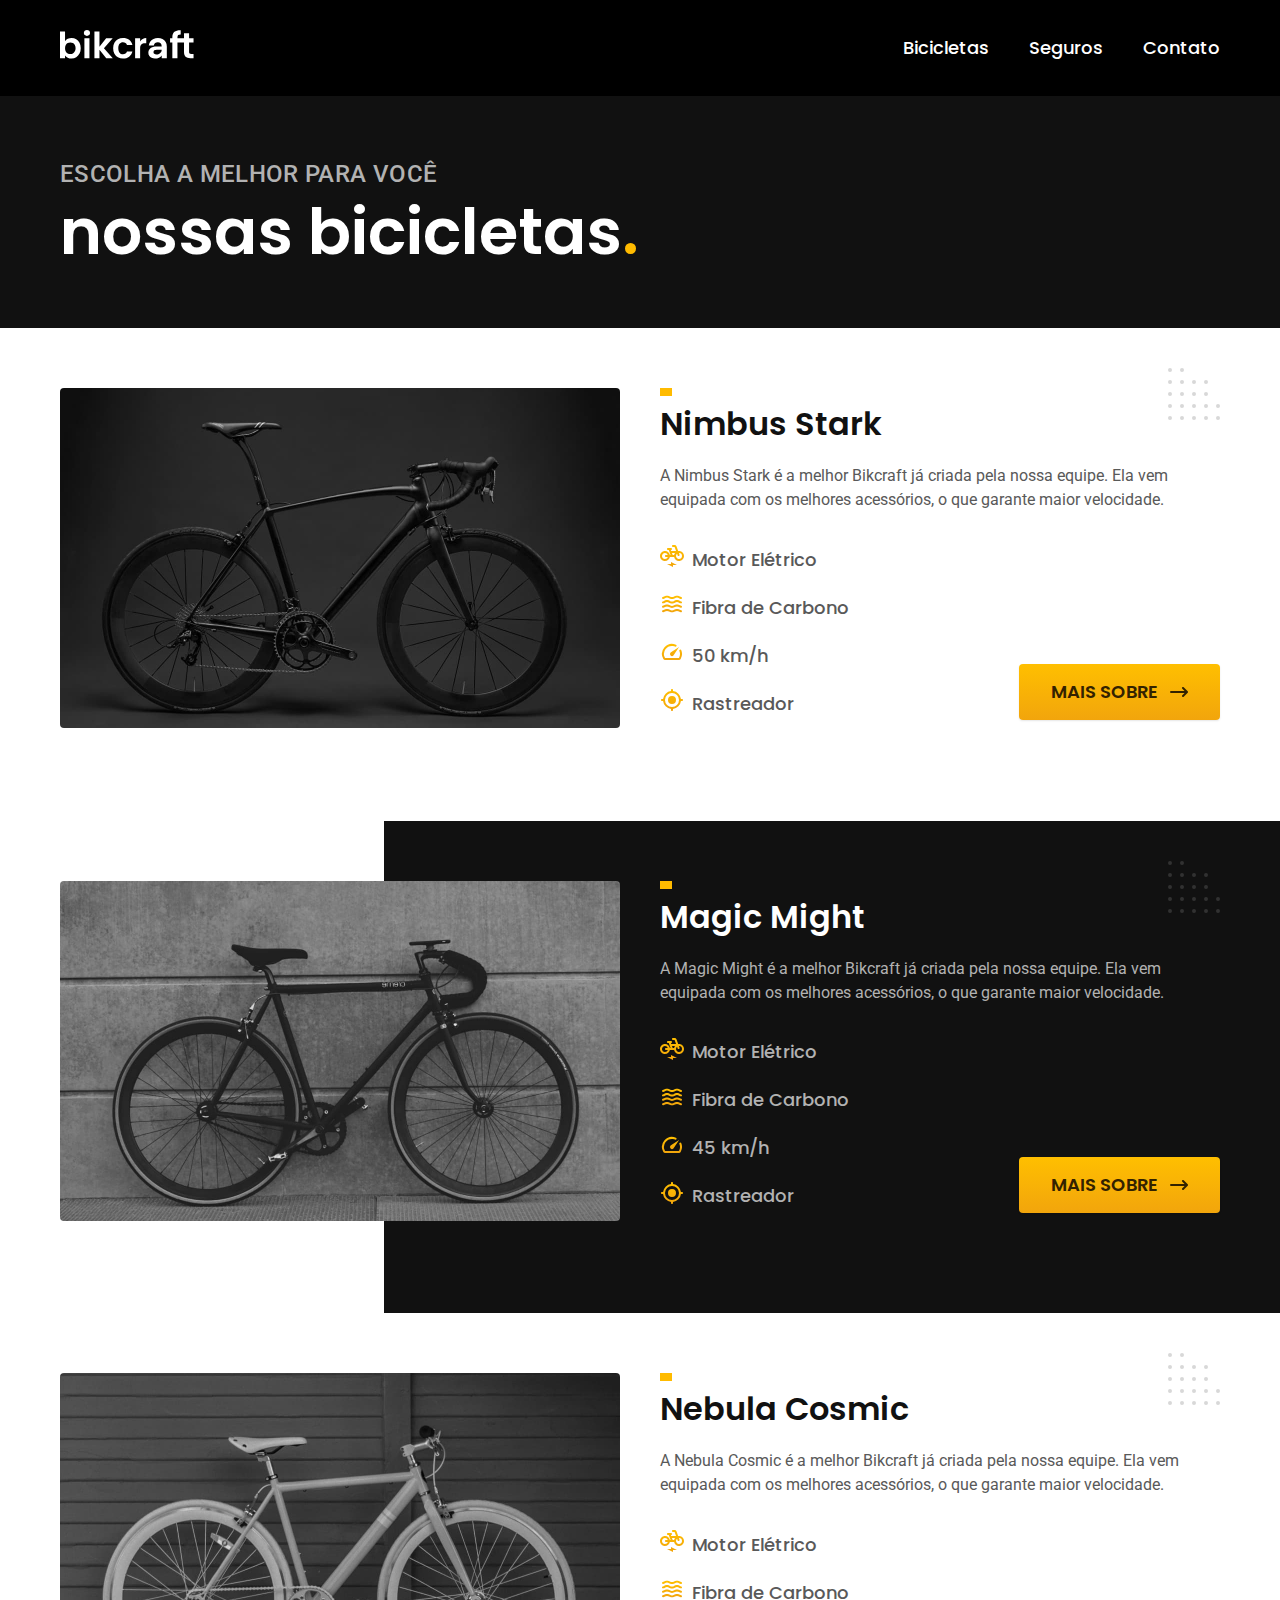
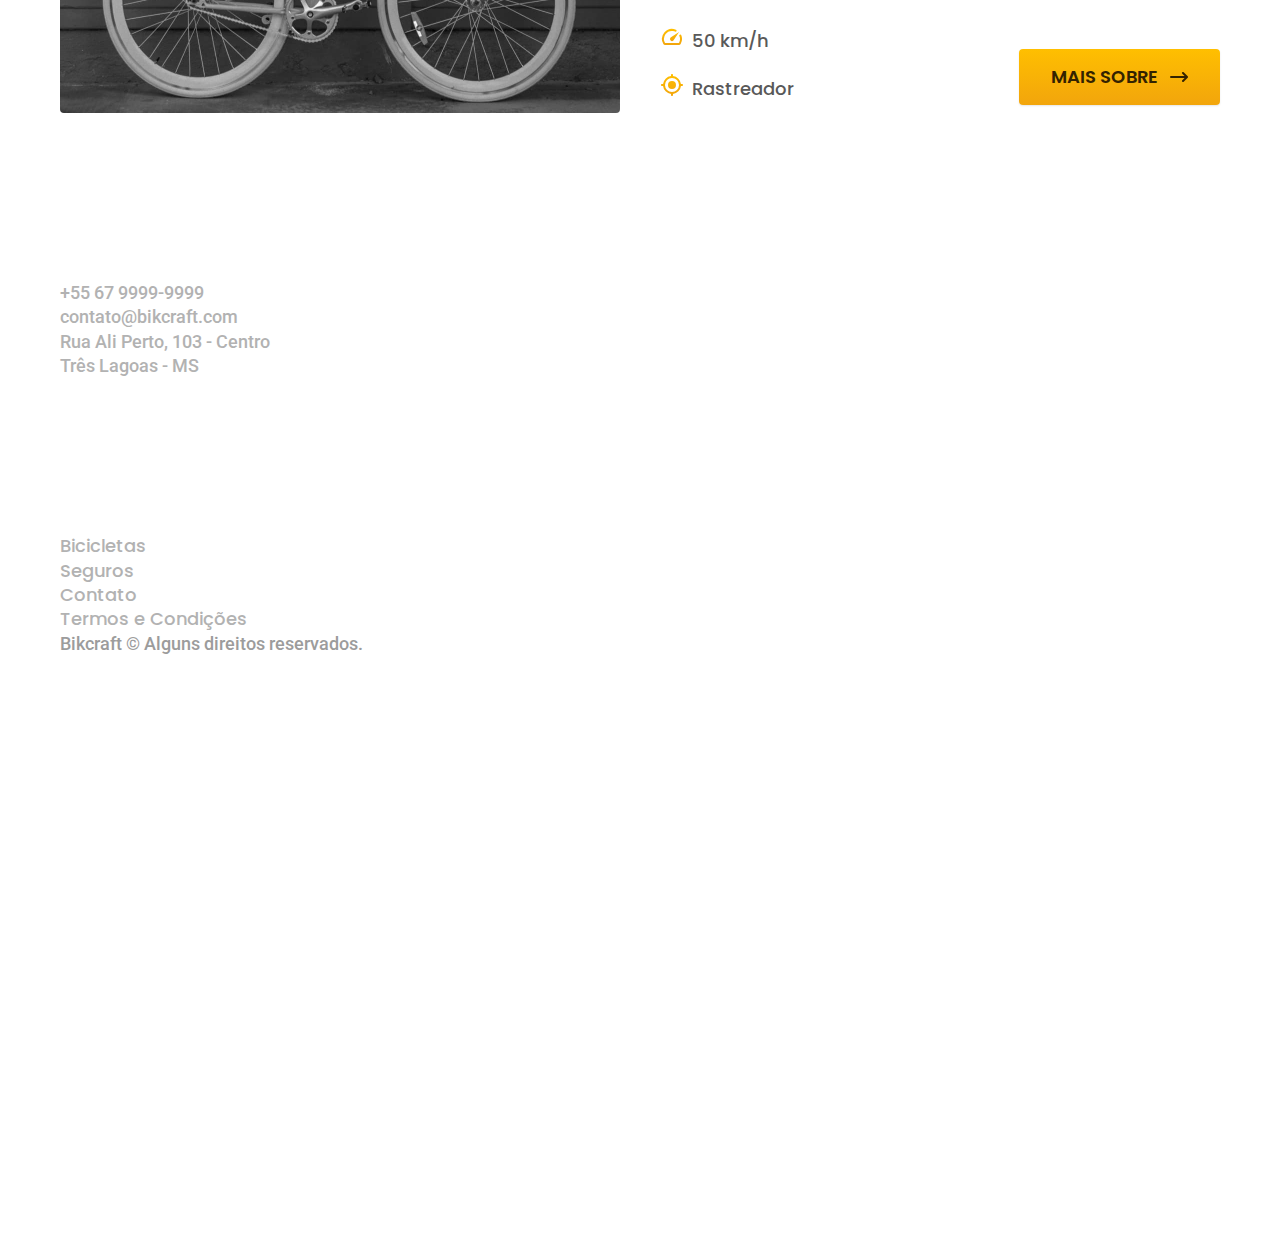
==== bicicletas.html @ f63532ed "página nimbus criada + documentos reorganizados" ====
<!DOCTYPE html>
<html lang="pt-br">

<head>
  <meta charset="UTF-8">
  <meta name="viewport" content="width=device-width, initial-scale=1.0">
  <title>Bicicletas | Bikcraft</title>
  <meta name="description" content="termos e condições">
  <link rel="stylesheet" href="../css/style.css">

  <link rel="preconnect" href="https://fonts.googleapis.com">
  <link rel="preconnect" href="https://fonts.gstatic.com" crossorigin>
  <link href="https://fonts.googleapis.com/css2?family=Merriweather:ital,wght@1,900&family=Poppins:wght@400;600&family=Roboto:wght@400;500&display=swap" rel="stylesheet">
  <link rel="icon" href="../favicon.svg" type="image/svg+xml">
</head>

<body id="bicicletas">
  <header class="header-bg">
    <div class="header container">
      <a href="./index.html">
        <img src="./img/bikcraft.svg" alt="Bikcraft">
      </a>

      <nav aria-label="primaria">
        <ul class="header-menu font-1-m cor-0">
          <li><a href="./bicicletas.html">Bicicletas</a></li>
          <li><a href="./seguros.html">Seguros</a></li>
          <li><a href="./contato.html">Contato</a></li>
        </ul>
      </nav>
    </div>
  </header>

  <main>
    <div class="titulo-bg">
      <div class="titulo container">
        <p class="font-2-l-b cor-5">Escolha a melhor para você</p>
        <h1 class="font-1-xxl cor-0">nossas bicicletas<span class="cor-p1">.</span></h1>
      </div>
    </div>

    <div class="bicicletas container">
      <div class="bicicletas-imagem">
        <img src="./img/bicicletas/nimbus.jpg" alt="Bicicleta preta">
        <span class="font-2-m cor-0">R$ 4999</span>
      </div>
      <div class="bicicletas-conteudo">
        <h2 class="font-1-xl">Nimbus Stark</h2>
        <p class="font-2-s cor-8">A Nimbus Stark é a melhor Bikcraft já criada pela nossa equipe. Ela vem equipada com os melhores acessórios, o que garante maior velocidade.</p>
        <ul class="font-1-m cor-8">
          <li>
            <img src="./img/icones/eletrica.svg" alt="">
            Motor Elétrico
          </li>
          <li>
            <img src="./img/icones/carbono.svg" alt="">
            Fibra de Carbono
          </li>
          <li>
            <img src="./img/icones/velocidade.svg" alt="">
            50 km/h
          </li>
          <li>
            <img src="./img/icones/rastreador.svg" alt="">
            Rastreador
          </li>
        </ul>
        <a class="botao seta" href="./bicicletas/nimbus.html">Mais Sobre</a>
      </div>
    </div>

    <div class="bicicletas-bg">
      <div class="bicicletas container">
        <div class="bicicletas-imagem">
          <img src="./img/bicicletas/magic.jpg" alt="Bicicleta preta">
          <span class="font-2-m cor-0">R$ 2499</span>
        </div>
        <div class="bicicletas-conteudo">
          <h2 class="font-1-xl cor-0">Magic Might</h2>
          <p class="font-2-s cor-5">A Magic Might é a melhor Bikcraft já criada pela nossa equipe. Ela vem equipada com os melhores acessórios, o que garante maior velocidade.</p>
          <ul class="font-1-m cor-5">
            <li>
              <img src="./img/icones/eletrica.svg" alt="">
              Motor Elétrico
            </li>
            <li>
              <img src="./img/icones/carbono.svg" alt="">
              Fibra de Carbono
            </li>
            <li>
              <img src="./img/icones/velocidade.svg" alt="">
              45 km/h
            </li>
            <li>
              <img src="./img/icones/rastreador.svg" alt="">
              Rastreador
            </li>
          </ul>
          <a class="botao seta" href="./bicicletas/magic.html">Mais Sobre</a>
        </div>
      </div>
    </div>

    <div class="bicicletas container">
      <div class="bicicletas-imagem">
        <img src="./img/bicicletas/nebula.jpg" alt="Bicicleta preta">
        <span class="font-2-m cor-0">R$ 3999</span>
      </div>
      <div class="bicicletas-conteudo">
        <h2 class="font-1-xl">Nebula Cosmic</h2>
        <p class="font-2-s cor-8">A Nebula Cosmic é a melhor Bikcraft já criada pela nossa equipe. Ela vem equipada com os melhores acessórios, o que garante maior velocidade.</p>
        <ul class="font-1-m cor-8">
          <li>
            <img src="./img/icones/eletrica.svg" alt="">
            Motor Elétrico
          </li>
          <li>
            <img src="./img/icones/carbono.svg" alt="">
            Fibra de Carbono
          </li>
          <li>
            <img src="./img/icones/velocidade.svg" alt="">
            50 km/h
          </li>
          <li>
            <img src="./img/icones/rastreador.svg" alt="">
            Rastreador
          </li>
        </ul>
        <a class="botao seta" href="./bicicletas/nebula.html">Mais Sobre</a>
      </div>
    </div>

  </main>

  <footer class="footer-bg">
    <div class="footer container">
      <img src="./img/bikcraft.svg" alt="Bikcraft">
      <div class="footer-contato">
        <h3 class="font-2-l-b cor-0">Contato</h3>
        <ul class="font-2-m cor-5">
          <li><a href="tel:+552199999999">+55 67 9999-9999</a></li>
          <li><a href="mailto:contato@bikcraft.com">contato@bikcraft.com</a></li>
          <li>Rua Ali Perto, 103 - Centro</li>
          <li>Três Lagoas - MS</li>
        </ul>
        <div class="footer-redes">
          <a href="./">
            <img src="./img/redes/instagram.svg" alt="Instagram">
          </a>
          <a href="./">
            <img src="./img/redes/facebook.svg" alt="Facebook">
          </a>
          <a href="./">
            <img src="./img/redes/youtube.svg" alt="Youtube">
          </a>
        </div>
      </div>
      <div class="footer-informacoes">
        <h3 class="font-2-l-b cor-0">Informações</h3>
        <nav>
          <ul class="font-1-m cor-5">
            <li><a href="./bicicletas.html">Bicicletas</a></li>
            <li><a href="./seguros.html">Seguros</a></li>
            <li><a href="./contato.html">Contato</a></li>
            <li><a href="./termos.html">Termos e Condições</a></li>
          </ul>
        </nav>
      </div>
      <p class="footer-copy font-2-m cor-6">Bikcraft © Alguns direitos reservados.</p>
    </div>
  </footer>
</body>

</html>
---- css/style.css ----
/* Global e Utilidades */
@import "./global/global.css";
@import "./utilidades/tipografia.css";
@import "./utilidades/cores.css";
@import "./global/header.css";
@import "./global/footer.css";
@import "./utilidades/componentes.css";


/* Home */
@import "./home/introducao.css";
@import "./home/tecnologia.css";
@import "./home/parceiros.css";
@import "./home/depoimento.css";

/* Bicicletas */
@import "./bicicletas/bicicletas-lista.css";
@import "./bicicletas/bicicletas.css";

/* Bicicleta */
@import "./bicicleta/bicicleta.css";

/* Seguros */
@import "./seguros/seguros.css";
@import "./seguros/vantagens.css";
@import "./seguros/perguntas.css";

/* termos */
@import "./termos/termos.css";
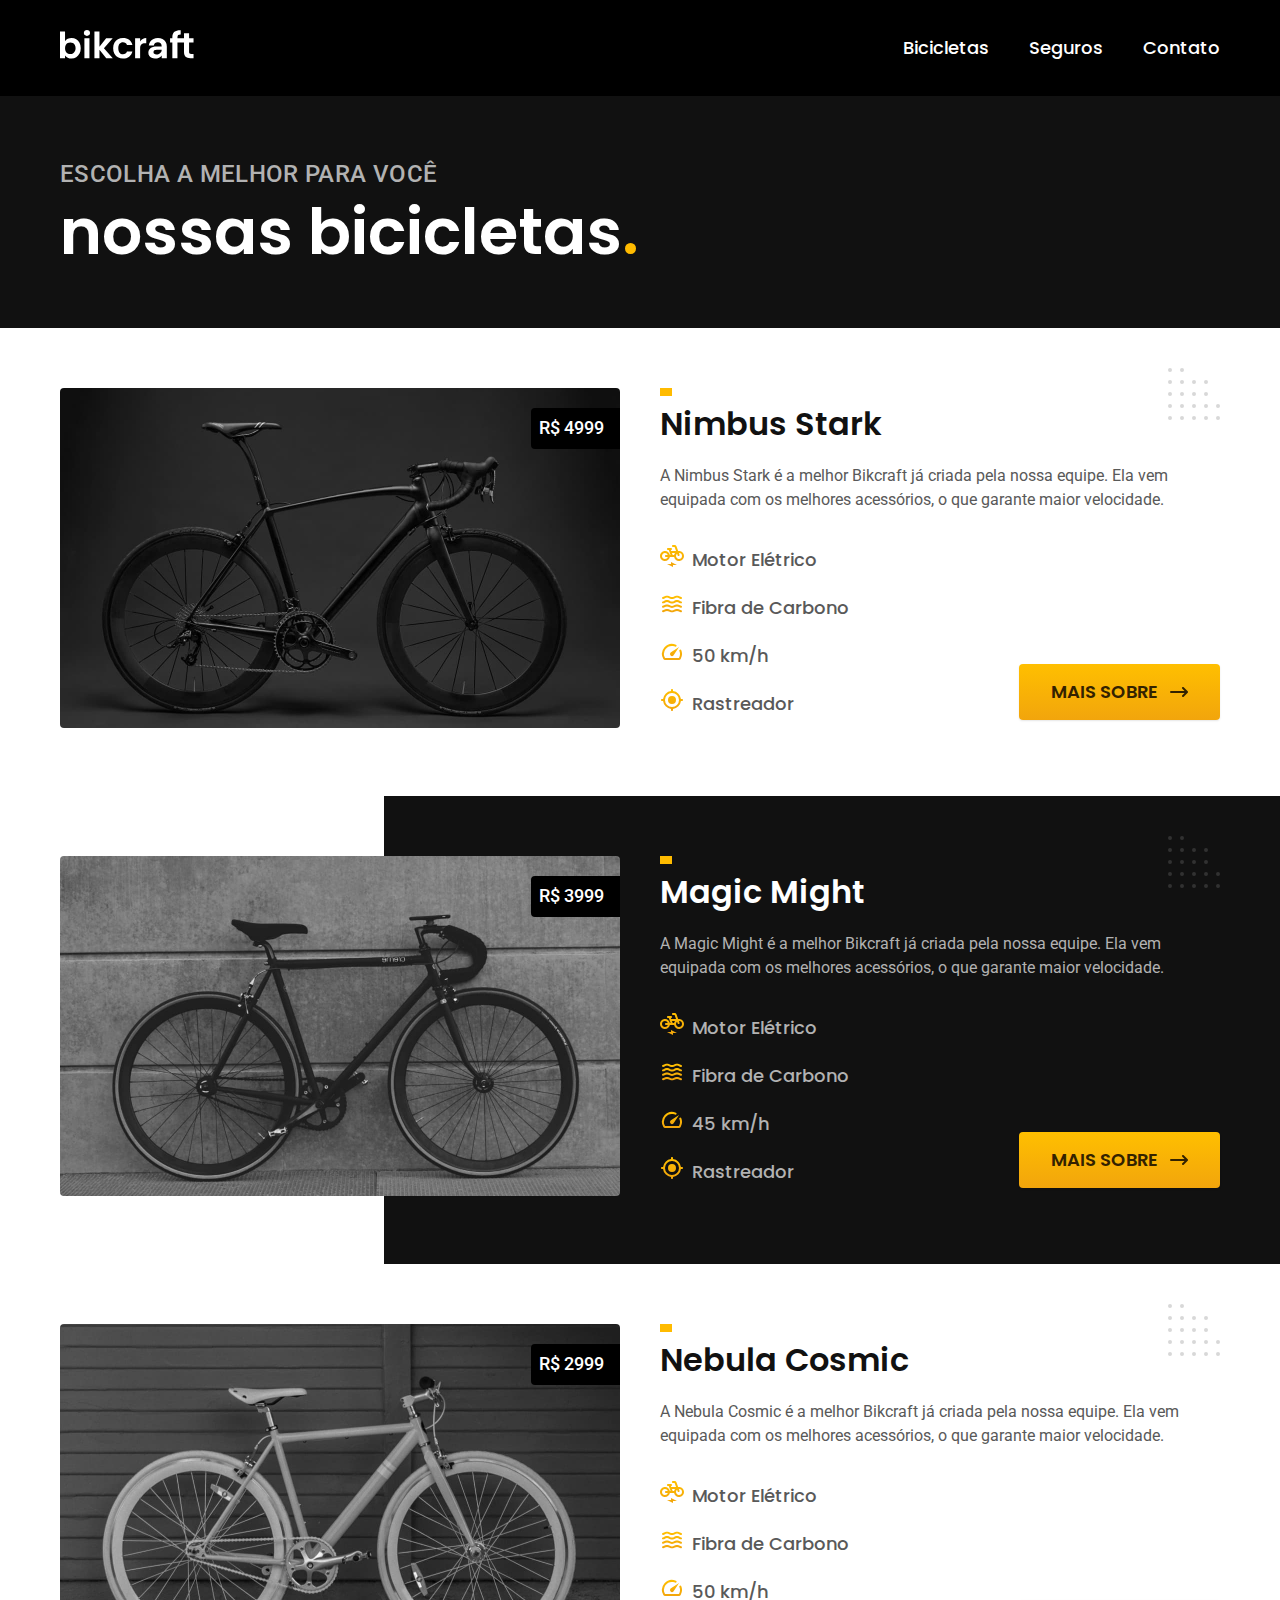
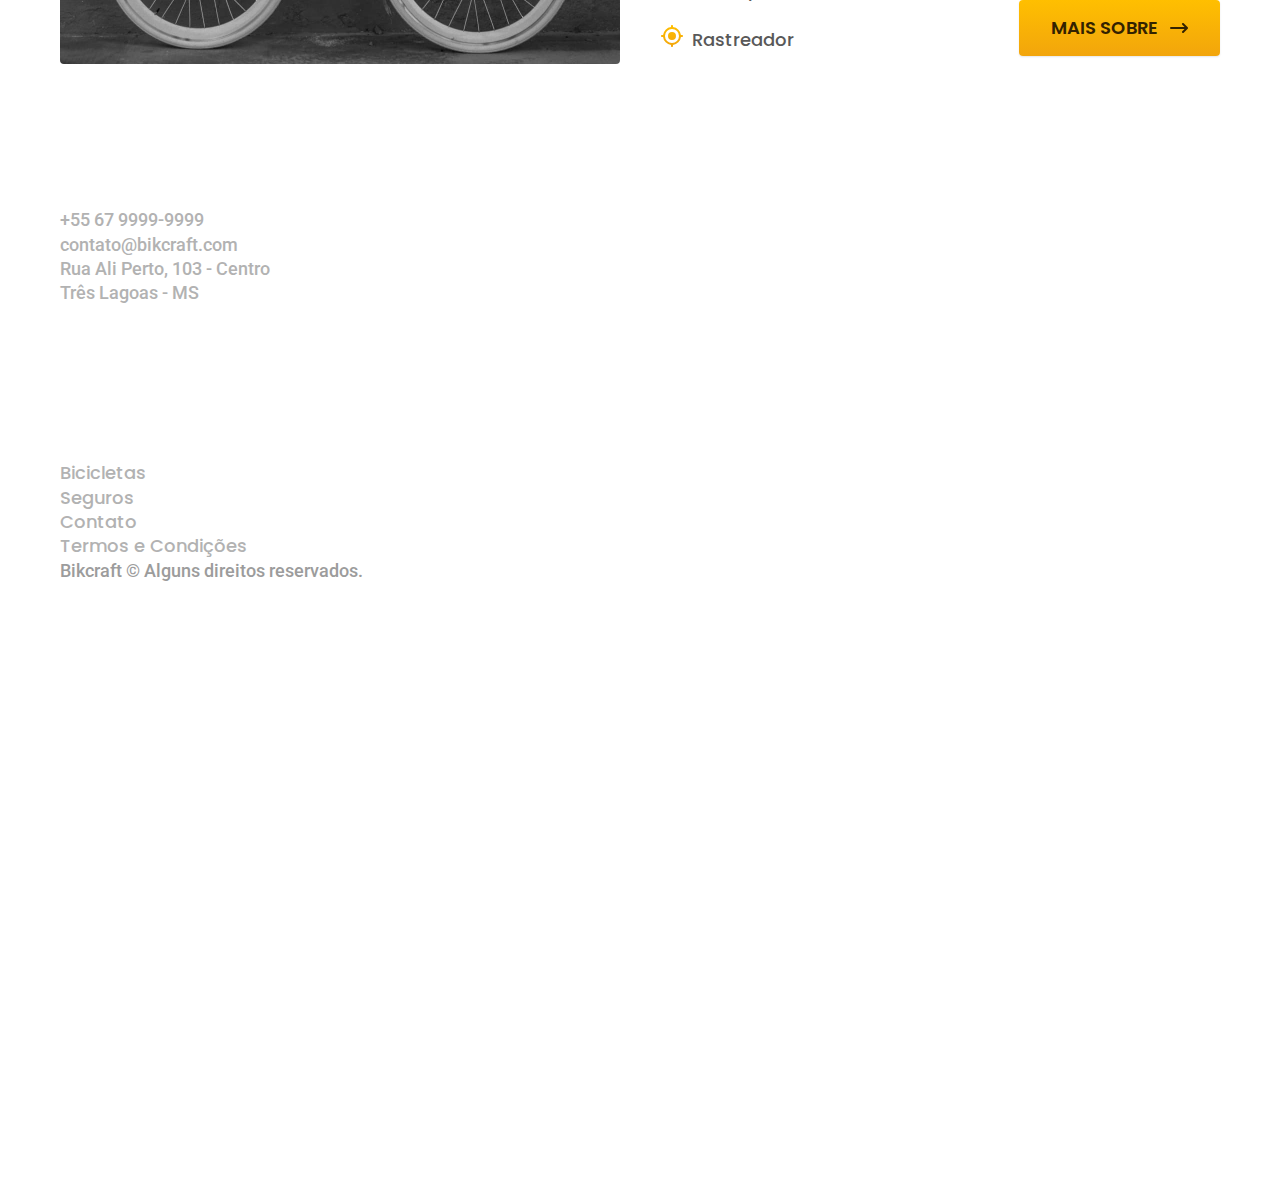
==== commit 4b8565ab: "página magic e nebula feitas + atualizações" ====
--- a/bicicletas.html
+++ b/bicicletas.html
@@ -5,13 +5,13 @@
   <meta charset="UTF-8">
   <meta name="viewport" content="width=device-width, initial-scale=1.0">
   <title>Bicicletas | Bikcraft</title>
-  <meta name="description" content="termos e condições">
-  <link rel="stylesheet" href="../css/style.css">
+  <meta name="description" content="bicicletas">
+  <link rel="stylesheet" href="./css/style.css">
 
   <link rel="preconnect" href="https://fonts.googleapis.com">
   <link rel="preconnect" href="https://fonts.gstatic.com" crossorigin>
   <link href="https://fonts.googleapis.com/css2?family=Merriweather:ital,wght@1,900&family=Poppins:wght@400;600&family=Roboto:wght@400;500&display=swap" rel="stylesheet">
-  <link rel="icon" href="../favicon.svg" type="image/svg+xml">
+  <link rel="icon" href="./favicon.svg" type="image/svg+xml">
 </head>
 
 <body id="bicicletas">
@@ -40,7 +40,7 @@
     </div>
 
     <div class="bicicletas container">
-      <div class="bicicletas-imagem">
+      <div class="bicicletas-img">
         <img src="./img/bicicletas/nimbus.jpg" alt="Bicicleta preta">
         <span class="font-2-m cor-0">R$ 4999</span>
       </div>
@@ -71,9 +71,9 @@
 
     <div class="bicicletas-bg">
       <div class="bicicletas container">
-        <div class="bicicletas-imagem">
+        <div class="bicicletas-img">
           <img src="./img/bicicletas/magic.jpg" alt="Bicicleta preta">
-          <span class="font-2-m cor-0">R$ 2499</span>
+          <span class="font-2-m cor-0">R$ 3999</span>
         </div>
         <div class="bicicletas-conteudo">
           <h2 class="font-1-xl cor-0">Magic Might</h2>
@@ -102,9 +102,9 @@
     </div>
 
     <div class="bicicletas container">
-      <div class="bicicletas-imagem">
+      <div class="bicicletas-img">
         <img src="./img/bicicletas/nebula.jpg" alt="Bicicleta preta">
-        <span class="font-2-m cor-0">R$ 3999</span>
+        <span class="font-2-m cor-0">R$ 2999</span>
       </div>
       <div class="bicicletas-conteudo">
         <h2 class="font-1-xl">Nebula Cosmic</h2>
@@ -139,7 +139,7 @@
       <div class="footer-contato">
         <h3 class="font-2-l-b cor-0">Contato</h3>
         <ul class="font-2-m cor-5">
-          <li><a href="tel:+552199999999">+55 67 9999-9999</a></li>
+          <li><a href="tel:+556799999999">+55 67 9999-9999</a></li>
           <li><a href="mailto:contato@bikcraft.com">contato@bikcraft.com</a></li>
           <li>Rua Ali Perto, 103 - Centro</li>
           <li>Três Lagoas - MS</li>
